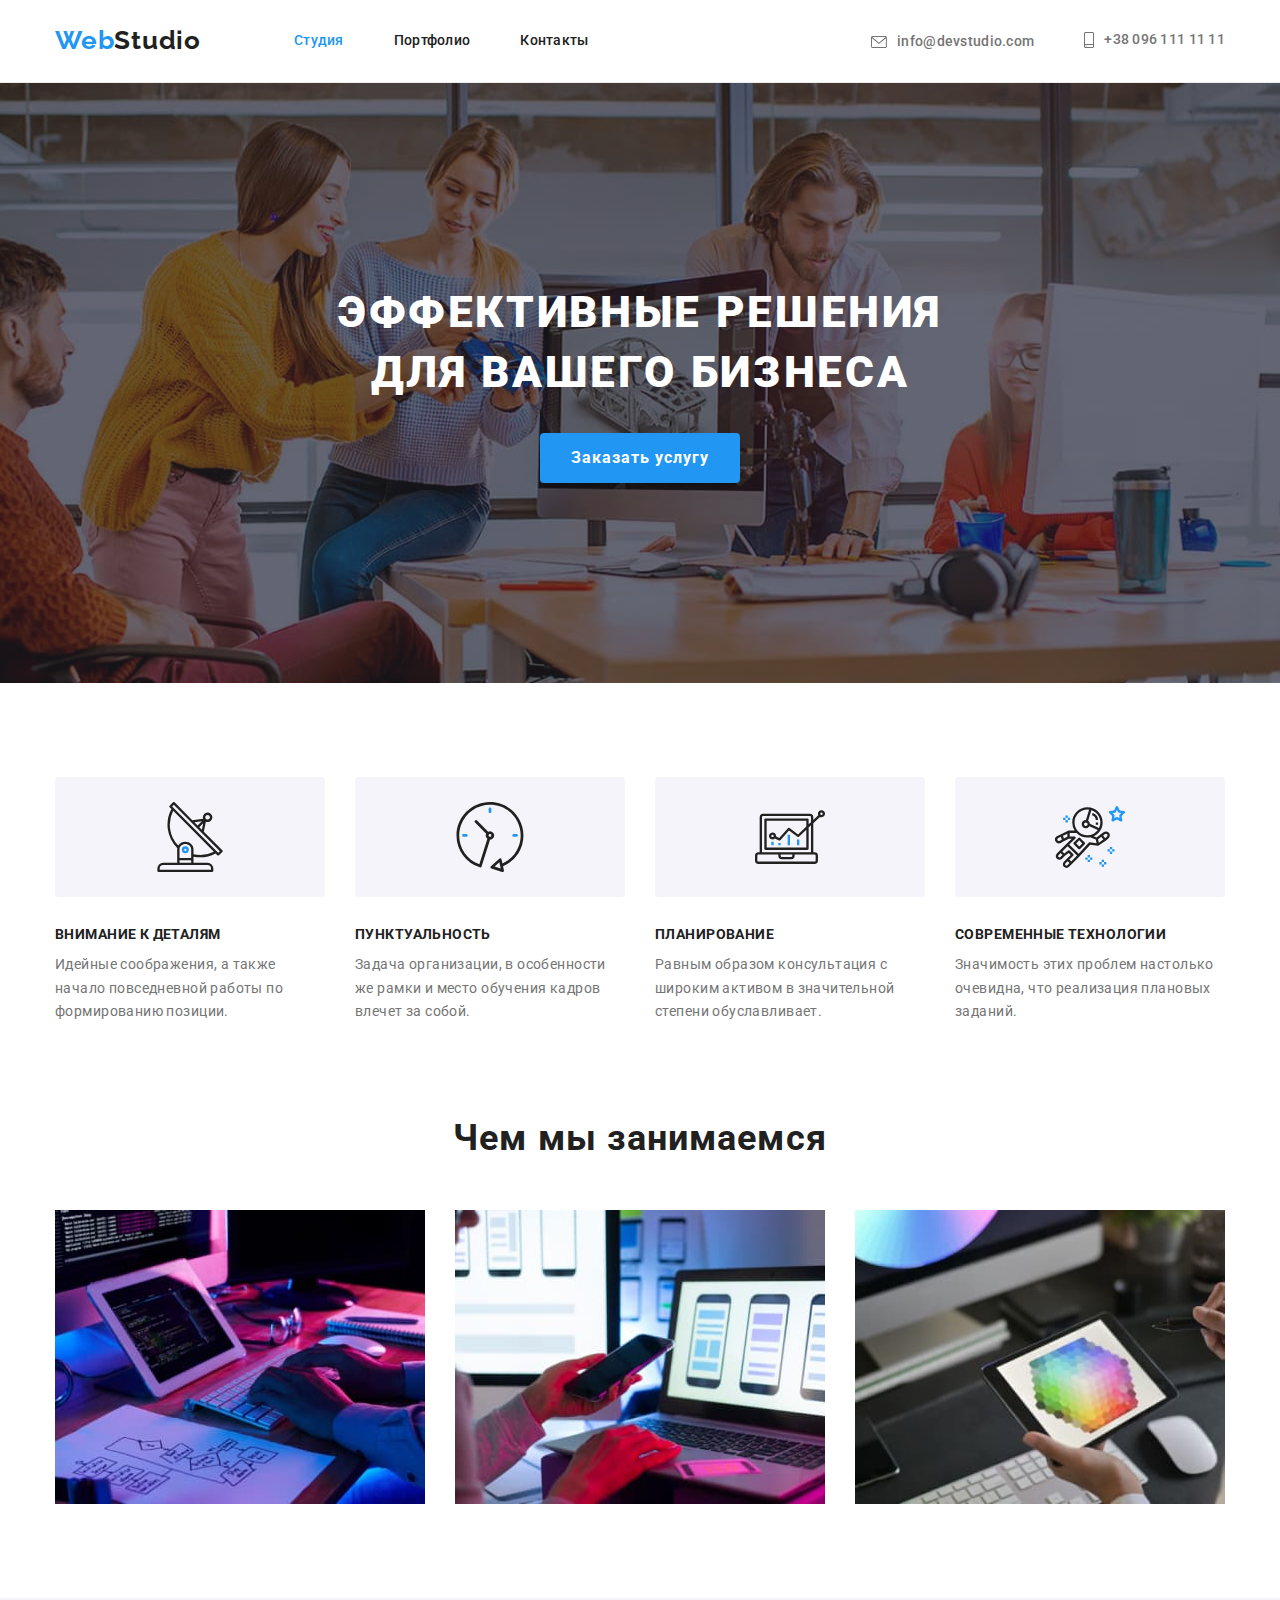
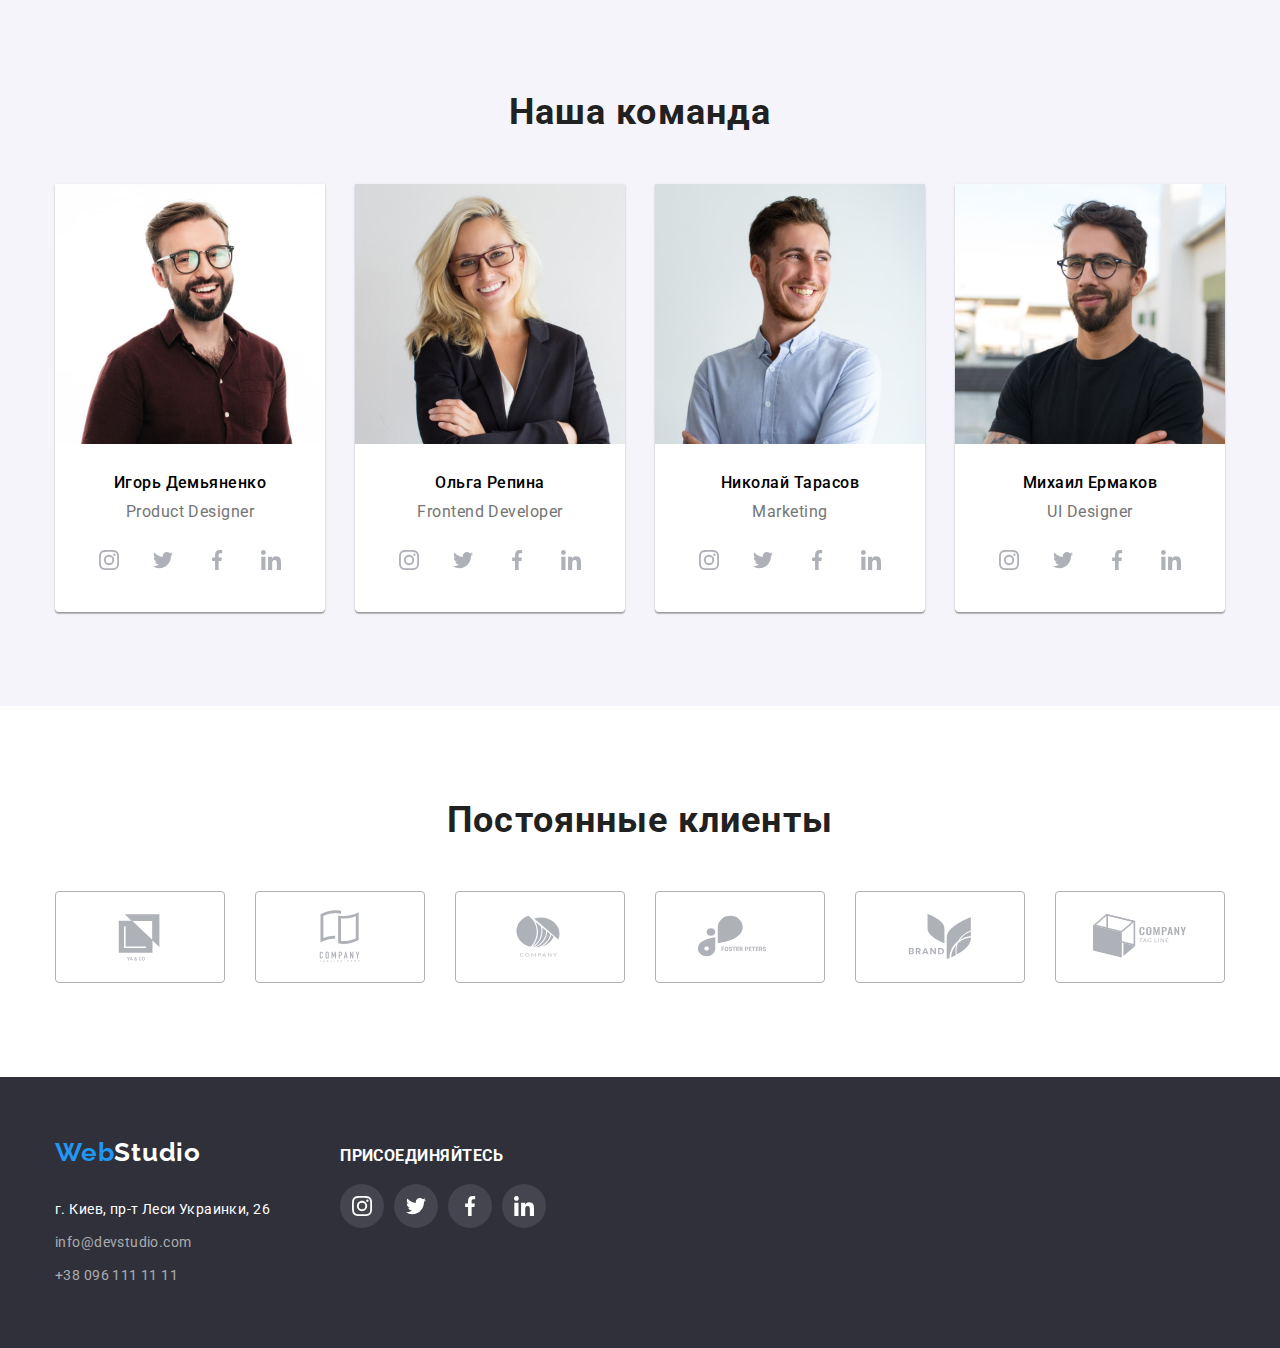
==== index.html @ ec7339f8 "Clone HW4" ====
<!DOCTYPE html>
<html lang="ru">
  <head>
    <meta charset="UTF-8" />
    <meta http-equiv="X-UA-Compatible" content="IE=edge" />
    <meta name="viewport" content="width=device-width, initial-scale=1.0" />
    <title>WebStudio</title>

    <link rel="preconnect" href="https://fonts.googleapis.com" />
    <link rel="preconnect" href="https://fonts.gstatic.com" crossorigin />
    <link
      href="https://fonts.googleapis.com/css2?family=Raleway:wght@700&family=Roboto:wght@400;500;700;900&display=swap"
      rel="stylesheet"
    />

    <link
      rel="stylesheet"
      href="https://cdnjs.cloudflare.com/ajax/libs/modern-normalize/1.1.0/modern-normalize.min.css"
    />

    <link rel="stylesheet" href="./css/styles.css" />
  </head>
  
  <body>
    <!-- Секция Верхняя линия -->
    <header>
      <div class="header contаiner">
        <a class="logo" href="./index.html"><span class="logo-web">Web</span>Studio</a>

        <nav>
          <ul class="nav-list">
            <li class="nav-item current-page">
              <a href="./index.html">Студия</a>
            </li>
            <li class="nav-item">
              <a href="./portfolio.html">Портфолио</a>
            </li>
            <li class="nav-item">
              <a href="#">Контакты</a>
            </li>
          </ul>
        </nav>

        <ul class="contact-list">
          <li class="contact-item">
            <a href="mailto:info@devstudio.com">
              <svg class="icon envelope">
                <use href='./images/icons.svg#icon-envelope'></use>
              </svg>info@devstudio.com</a>
          </li>
          <li class="contact-item">
            <a href="tel:+380961111111">
              <svg class="icon smartphone">
                <use href='./images/icons.svg#icon-smartphone'></use>
              </svg>+38 096 111 11 11</a>
          </li>
        </ul>
      </div>
    </header>
    <main>
      <!-- Секция Шапка -->
      <section class="section hero">
        <div class="contаiner">
          <h1 class="hero-title">
            Эффективные решения<br />для вашего бизнеса
          </h1>
          <button class="bt-hero" type="button">Заказать услугу</button>
        </div>
      </section>
      <!-- Секция Особенности -->
      <section class="section feature">
        <div class="contаiner">
          <h2 class="visually-hidden">Особенности</h2>
          <ul class="feature-list">
            <li class="feature-item">
              <div class="item-box">
                <svg class="icon antenna">
                <use href='./images/icons.svg#icon-antenna'></use>
              </svg>
              </div>
              <h3>Внимание к деталям</h3>
              <p>
                Идейные соображения, а также начало повседневной работы по
                формированию позиции.
              </p>
            </li>
            <li class="feature-item">
              <div class="item-box">
                <svg class="icon clock">
                <use href='./images/icons.svg#icon-clock'></use>
              </svg>
              </div>
              <h3>Пунктуальность</h3>
              <p>
                Задача организации, в особенности же рамки и место обучения
                кадров влечет за собой.
              </p>
            </li>
            <li class="feature-item">
              <div class="item-box">
                <svg class="icon diagram">
                <use href='./images/icons.svg#icon-diagram'></use>
              </svg>
              </div>
              <h3>Планирование</h3>
              <p>
                Равным образом консультация с широким активом в значительной
                степени обуславливает.
              </p>
            </li>
            <li class="feature-item">
              <div class="item-box">
                <svg class="icon astronaut">
                <use href='./images/icons.svg#icon-astronaut'></use>
              </svg>
              </div>
              <h3>Современные технологии</h3>
              <p>
                Значимость этих проблем настолько очевидна, что реализация
                плановых заданий.
              </p>
            </li>
          </ul>
        </div>
      </section>
      <!-- Секция Чем мы занимаемся -->
      <section class="section doing">
        <div class="contаiner">
          <h2 class="titles-sections">Чем мы занимаемся</h2>
          <ul class="doing-list">
            <li class="doing-item">
              <img
                src="./images/html.jpg"
                alt="Верстка сайтов"
                width="370"
                height="294"
              />
            </li>
            <li class="doing-item">
              <img
                src="./images/adaptive.jpg"
                alt="Адаптивная верстка сайтов"
                width="370"
                height="294"
              />
            </li>
            <li class="doing-item">
              <img
                src="./images/design.jpg"
                alt="Дизайн сайтов"
                width="370"
                height="294"
              />
            </li>
          </ul>
        </div>
      </section>
      <!-- Секция Наша команда -->
      <section class="section team">
        <div class="contаiner">
          <h2 class="titles-sections">Наша команда</h2>
          <ul class="team-list">
            <li class="team-item">
              <img
                class="cardfoto"
                src="./images/igor_dem.jpg"
                alt="Игорь Демьяненко"
                width="270"
                height="260"
              />
              <div class="clarification">
              <h3 class="names">Игорь Демьяненко</h3>
              <p class="profession">Product Designer</p>
              <ul class="social-list">
                <li class="social-item">
                  <a class="social-link" href="#">
                      <svg class="icon">
                        <use href='./images/icons.svg#icon-instagram'></use>
                      </svg>
                  </a>
                </li>
                <li class="social-item">
                  <a class="social-link" href="#">
                      <svg class="icon">
                        <use href='./images/icons.svg#icon-twitter'></use>
                      </svg>
                  </a>
                </li>
                <li class="social-item">
                  <a class="social-link" href="#">
                      <svg class="icon">
                        <use href='./images/icons.svg#icon-facebook'></use>
                      </svg>
                  </a>
                </li>
                <li class="social-item">
                  <a class="social-link" href="#">
                      <svg class="icon">
                        <use href='./images/icons.svg#icon-linkedin'></use>
                      </svg>
                  </a>
                </li>
              </ul>
              </div>
            </li>
            <li class="team-item">
              <img
                class="cardfoto"
                src="./images/olga_rep.jpg"
                alt="Ольга Репина"
                width="270"
                height="260"
              />

               <div class="clarification">
              <h3 class="names">Ольга Репина</h3>
              <p class="profession">Frontend Developer</p>
              <ul class="social-list">
                <li class="social-item">
                  <a class="social-link" href="#">
                      <svg class="icon">
                        <use href='./images/icons.svg#icon-instagram'></use>
                      </svg>
                  </a>
                </li>
                <li class="social-item">
                  <a class="social-link" href="#">
                      <svg class="icon">
                        <use href='./images/icons.svg#icon-twitter'></use>
                      </svg>
                  </a>
                </li>
                <li class="social-item">
                  <a class="social-link" href="#">
                      <svg class="icon">
                        <use href='./images/icons.svg#icon-facebook'></use>
                      </svg>
                  </a>
                </li>
                <li class="social-item">
                  <a class="social-link" href="#">
                      <svg class="icon">
                        <use href='./images/icons.svg#icon-linkedin'></use>
                      </svg>
                  </a>
                </li>
              </ul>
            </div>
            </li>
            <li class="team-item">
              <img
                class="cardfoto"
                src="./images/nikolai_tar.jpg"
                alt="Николай Тарасов"
                width="270"
                height="260"
              />
              <div class="clarification">
              <h3 class="names">Николай Тарасов</h3>
              <p class="profession">Marketing</p>
              <ul class="social-list">
                <li class="social-item">
                  <a class="social-link" href="#">
                      <svg class="icon">
                        <use href='./images/icons.svg#icon-instagram'></use>
                      </svg>
                  </a>
                </li>
                <li class="social-item">
                  <a class="social-link" href="#">
                      <svg class="icon">
                        <use href='./images/icons.svg#icon-twitter'></use>
                      </svg>
                  </a>
                </li>
                <li class="social-item">
                  <a class="social-link" href="#">
                      <svg class="icon">
                        <use href='./images/icons.svg#icon-facebook'></use>
                      </svg>
                  </a>
                </li>
                <li class="social-item">
                  <a class="social-link" href="#">
                      <svg class="icon">
                        <use href='./images/icons.svg#icon-linkedin'></use>
                      </svg>
                  </a>
                </li>
              </ul>
            </div>
            </li>
            <li class="team-item">
              <img
                class="cardfoto"
                src="./images/mihail_erm.jpg"
                alt="Михаил Ермаков"
                width="270"
                height="260"
              />
              <div class="clarification">
              <h3 class="names">Михаил Ермаков</h3>
              <p class="profession">UI Designer</p>
              <ul class="social-list">
                <li class="social-item">
                  <a class="social-link" href="#">
                      <svg class="icon">
                        <use href='./images/icons.svg#icon-instagram'></use>
                      </svg>
                  </a>
                </li>
                <li class="social-item">
                  <a class="social-link" href="#">
                      <svg class="icon">
                        <use href='./images/icons.svg#icon-twitter'></use>
                      </svg>
                  </a>
                </li>
                <li class="social-item">
                  <a class="social-link" href="#">
                      <svg class="icon">
                        <use href='./images/icons.svg#icon-facebook'></use>
                      </svg>
                  </a>
                </li>
                <li class="social-item">
                  <a class="social-link" href="#">
                      <svg class="icon">
                        <use href='./images/icons.svg#icon-linkedin'></use>
                      </svg>
                  </a>
                </li>
              </ul>
            </div>
            </li>
          </ul>
        </div>
      </section>
      <!-- Секция Наши партнеры -->
      <section class="section partners">
        <div class="contаiner">
          <h2 class="titles-sections">Постоянные клиенты</h2>
          <ul class="partners-list">
            <li class="partners-item">
              <a class="partners-link" href="#">
                <svg class="icon">
                  <use href='./images/icons.svg#icon-logo'></use>
                </svg>
              </a>
            </li>
            <li class="partners-item">
              <a class="partners-link" href="#">
                <svg class="icon">
                  <use href='./images/icons.svg#icon-logo2'></use>
                </svg>
              </a>
            </li>
            <li class="partners-item">
              <a class="partners-link" href="#">
                <svg class="icon">
                  <use href='./images/icons.svg#icon-logo3'></use>
                </svg>
              </a>
            </li>
            <li class="partners-item">
              <a class="partners-link" href="#">
                <svg class="icon">
                  <use href='./images/icons.svg#icon-logo4'></use>
                </svg>
              </a>
            </li>
            <li class="partners-item">
              <a class="partners-link" href="#">
                <svg class="icon">
                  <use href='./images/icons.svg#icon-logo5'></use>
                </svg>
              </a>
            </li>
            <li class="partners-item">
              <a class="partners-link" href="#">
                <svg class="icon">
                  <use href='./images/icons.svg#icon-logo6'></use>
                </svg>
              </a>
            </li>
          </ul>

        </div>

      </section>
    </main>
    <!-- Секция Подвал -->
    <footer class="footer">
      <div class="contаiner">
        <div class="logo-n-address">
        <a class="footer-logo" href="./index.html">
          <span class="logo-web">Web</span>Studio
        </a>
        <address>
          <ul class="address-list">
            <li class="address-item">
              <a
                class="location"
                href="https://goo.gl/maps/VrpaVgQh39W8fAb86"
                target="_blank"
                rel="noopener noreferrer"
                >г. Киев, пр-т Леси Украинки, 26
              </a>
            </li>
            <li class="address-item">
              <a class="mail" href="mailto:info@devstudio.com"
                >info@devstudio.com</a
              >
            </li>
            <li class="address-item">
              <a class="mail" href="tel:+380961111111">+38 096 111 11 11</a>
            </li>
            </li>
          </ul>
        </address>
        </div>
        <div class="join-box">
          <p class="join-text">присоединяйтесь</p>
          <ul class="social-list">
                <li class="social-item">
                  <a class="social-link" href="#">
                      <svg class="icon">
                        <use href='./images/icons.svg#icon-instagram'></use>
                      </svg>
                  </a>
                </li>
                <li class="social-item">
                  <a class="social-link" href="#">
                      <svg class="icon">
                        <use href='./images/icons.svg#icon-twitter'></use>
                      </svg>
                  </a>
                </li>
                <li class="social-item">
                  <a class="social-link" href="#">
                      <svg class="icon">
                        <use href='./images/icons.svg#icon-facebook'></use>
                      </svg>
                  </a>
                </li>
                <li class="social-item">
                  <a class="social-link" href="#">
                      <svg class="icon">
                        <use href='./images/icons.svg#icon-linkedin'></use>
                      </svg>
                  </a>
                </li>
              </ul>
        </div>
      </div>
    </footer>
  </body>  
</html>
---- css/styles.css ----
:root {
  --main-text-color: rgba(33, 33, 33, 1);
  --secondary-text-color: rgba(117, 117, 117, 1);
  --third-text-color: rgba(255, 255, 255, 0.6);
  --highlighting-color: rgba(33, 150, 243, 1);
  --main-color: rgba(255, 255, 255, 1);
  --secondary-background-color: rgba(47, 48, 58, 1);
  --third-background-color: rgba(245, 244, 250, 1);
  --bt-hover: rgba(24, 140, 232, 1);
  --header-border: 1px solid rgba(236, 236, 236, 1);
  --box-shadow-fotocard: 0px 1px 3px rgba(0, 0, 0, 0.12), 0px 1px 1px rgba(0, 0, 0, 0.14),
    0px 2px 1px rgba(0, 0, 0, 0.2);
  --shadow-bt-hero: 0px 4px 4px rgba(0, 0, 0, 0.15);
  --shadow-bt-filter: 0px 3px 1px rgba(0, 0, 0, 0.1), 0px 1px 2px rgba(0, 0, 0, 0.08),
    0px 2px 2px rgba(0, 0, 0, 0.12);
  --works-border: 1px solid #eeeeee;
  --works-item-gap: 30px;
  --hero-linear-gradient: to right, rgba(47, 48, 58, 0.4), rgba(47, 48, 58, 0.4);
  --icon-color: rgba(175, 177, 184, 1);
  --footer-social-link-bg: rgba(255, 255, 255, 0.1);
}

a {
  text-decoration: none;
}

ul,
h1,
h2,
h3,
p {
  list-style: none;
  margin: 0;
  padding: 0;
  margin-block: 0;
}

img {
  display: block;
  width: 100%;
  height: auto;
}

body {
  background-color: var(--main-color);
  font-family: 'Roboto', sans-serif;
  font-style: normal;
}

.visually-hidden {
  position: absolute;
  width: 1px;
  height: 1px;
  margin: -1px;
  border: 0;
  padding: 0;

  white-space: nowrap;
  clip-path: inset(100%);
  clip: rect(0 0 0 0);
  overflow: hidden;
}

/* Общий стиль */
.contаiner {
  width: 1200px;
  padding-left: 15px;
  padding-right: 15px;
  margin-left: auto;
  margin-right: auto;
}

.section {
  padding-top: 94px;
  padding-bottom: 94px;
}

/* Верхняя линия */
header a {
  display: flex;
  align-items: center;
  padding-top: 32px;
  padding-bottom: 32px;
}

header {
  border-bottom: var(--header-border);
}

.contаiner.header {
  display: flex;
  flex-direction: row;
  align-items: center;
  /* border-bottom: var(--header-border); */
}

/* блок Логотип */
.logo {
  font-family: 'Raleway', sans-serif;
  font-weight: 700;
  font-size: 26px;
  line-height: 1.19;
  letter-spacing: 0.03em;
  color: var(--main-text-color);

  margin-right: 93px;
  padding-top: 24px;
  padding-bottom: 25px;
}

.logo-web {
  color: var(--highlighting-color);
}

/* блок Навигация */
.nav-list {
  display: flex;
  flex-direction: row;
}

.nav-list .nav-item:not(:last-child) {
  margin-right: 50px;
}

.nav-item a {
  font-weight: 500;
  font-size: 14px;
  line-height: 1.14;
  letter-spacing: 0.02em;
  color: var(--main-text-color);
}

.nav-item a:hover,
.nav-item a:focus {
  color: var(--highlighting-color);
}

.current-page a {
  color: var(--highlighting-color);
}

/* блок Контакты */
.contact-list {
  display: flex;
  flex-direction: row;
  align-items: baseline;
  margin-left: auto;
}

.contact-list .contact-item:not(:last-child) {
  margin-right: 50px;
}

.contact-item a {
  font-weight: 500;
  font-size: 14px;
  line-height: 1.14;
  letter-spacing: 0.02em;
  color: var(--secondary-text-color);

  /* display: flex;
  align-items: center; */
}

.contact-item a:hover,
.contact-item a:focus,
.contact-item a:hover .icon,
.contact-item a:focus .icon {
  color: var(--highlighting-color);
  fill: var(--highlighting-color);
}

.icon {
  fill: var(--secondary-text-color);
}

.envelope {
  width: 16px;
  height: 12px;
}

.smartphone {
  width: 10px;
  height: 16px;
}

.smartphone,
.envelope {
  margin-right: 10px;
}

/* Основная страница */
/* Шапка */
.section.hero {
  display: block;
  padding-top: 200px;
  padding-bottom: 200px;
  text-align: center;
  max-width: 1600px;
  margin-left: auto;
  margin-right: auto;

  background-color: var(--secondary-background-color);
  background-image: linear-gradient(var(--hero-linear-gradient)), url('../images/hero_img.jpg');
  background-repeat: no-repeat;
  background-position: center;
}

.hero-title {
  color: var(--main-color);
  font-weight: 900;
  font-size: 44px;
  line-height: 1.36;
  text-align: center;
  letter-spacing: 0.06em;
  text-transform: uppercase;

  margin-bottom: 30px;
}

.bt-hero {
  background-color: var(--highlighting-color);
  font-weight: 700;
  font-size: 16px;
  line-height: 1.87;
  letter-spacing: 0.06em;
  text-align: center;
  color: var(--main-color);
  box-shadow: var(--shadow-bt-hero);
  border-radius: 4px;
  border: none;

  width: 200px;
  height: 50px;
}

.bt-hero:hover {
  cursor: pointer;
  background-color: var(--bt-hover);
}

/* Особенности */
.section.feature {
  padding-bottom: 0;
}

.feature-list {
  display: flex;
}

.feature-item {
  display: block;
  width: 270px;
}

.feature-item:not(:last-child) {
  margin-right: 30px;
}

.item-box {
  display: flex;
  justify-content: center;
  align-items: center;
  height: 120px;

  background-color: var(--third-background-color);
  border-radius: 4px;

  margin-bottom: 30px;
}

.item-box .icon {
  width: 70px;
  height: 70px;
}

.feature-item h3 {
  font-weight: 700;
  font-size: 14px;
  line-height: 1.14;
  letter-spacing: 0.03em;
  text-transform: uppercase;
  color: var(--main-text-color);

  margin-bottom: 10px;
}

.feature-item p {
  font-weight: 400;
  font-size: 14px;
  line-height: 1.71;
  letter-spacing: 0.03em;
  color: var(--secondary-text-color);
}

/* Чем мы занимаемся + Наша команда */
.titles-sections {
  font-weight: 700;
  font-size: 36px;
  line-height: 1.16;
  letter-spacing: 0.03em;
  text-align: center;
  color: var(--main-text-color);

  margin-bottom: 50px;
}

/* Чем мы занимаемся */

.doing-list {
  display: flex;
}

.doing-item:not(:last-child) {
  margin-right: 30px;
}

/* Наша команда */
section.team {
  background-color: var(--third-background-color);
}

.team-list {
  display: flex;
}

.team-item {
  width: 270px;
  text-align: center;

  background-color: var(--main-color);

  box-shadow: var(--box-shadow-fotocard);
  border-radius: 0px 0px 4px 4px;
}

.team-item:not(:last-child) {
  margin-right: 30px;
}

.clarification {
  padding-top: 30px;
  padding-bottom: 30px;
}

.team-item .names {
  font-weight: 500;
  font-size: 16px;
  line-height: 1.18;
  letter-spacing: 0.03em;

  margin-bottom: 10px;
}

.team-item .profession {
  font-weight: 400;
  font-size: 16px;
  line-height: 1.18;
  letter-spacing: 0.03em;
  color: var(--secondary-text-color);

  margin-bottom: 16px;
}

.social-list {
  display: flex;
  justify-content: center;
  align-items: center;
}

.social-item:not(:last-child) {
  margin-right: 10px;
}

.social-link {
  display: flex;
  align-items: center;
  justify-content: center;
  width: 44px;
  height: 44px;
  /* padding: 12px; */
  border-radius: 50%;
}

.social-link:hover,
.social-link:focus,
.social-link:hover .icon,
.social-link:focus .icon {
  background-color: var(--highlighting-color);
  fill: var(--main-color);
}

.social-link .icon {
  width: 20px;
  height: 20px;
  fill: var(--icon-color);
}

/* Постоянные клиенты */
.partners-list {
  display: flex;
}

.partners-item:not(:last-child) {
  margin-right: 30px;
}

.partners-link {
  display: flex;
  align-items: center;
  justify-content: center;

  border: 1px solid var(--icon-color);
  border-radius: 4px;
  width: 170px;
  height: 92px;
}

.partners-link .icon {
  width: 106px;
  height: 60px;
  fill: var(--icon-color);
}

.partners-link:hover,
.partners-link:focus {
  border: 1px solid var(--highlighting-color);
}

.partners-link:hover .icon,
.partners-link:focus .icon {
  fill: var(--highlighting-color);
}

/* страница Портфолио */
/* блок Фильтры */
.filters-list {
  display: flex;
  justify-content: center;
  margin-bottom: 50px;
}

.filters-item:not(:last-child) {
  margin-right: 8px;
}

.filters-item button {
  background-color: var(--third-background-color);
  font-weight: 500;
  font-size: 16px;
  line-height: 1.62;
  text-align: center;
  letter-spacing: 0.03em;
  border-style: unset;
  border-radius: 4px;
  color: var(--main-text-color);

  padding: 6px 22px;
}

.filters-item button:hover,
.filters-item button:focus {
  cursor: pointer;
  background-color: var(--highlighting-color);
  color: var(--main-color);
  box-shadow: var(--shadow-bt-filter);
}

/* блок Работы */
.works-list {
  display: flex;
  flex-wrap: wrap;

  margin-right: calc(-1 * var(--works-item-gap));
  margin-bottom: calc(-1 * var(--works-item-gap));
}

.works-item {
  width: 370px;
  flex-basis: calc(100% / 3 - var(--works-item-gap));
  margin-right: var(--works-item-gap);
  margin-bottom: var(--works-item-gap);
}

.works-link {
  display: block;
}

.works-link:hover,
.works-link:focus {
  box-shadow: 1px 4px 6px 0px rgba(0, 0, 0, 0.16), 0px 4px 4px 0px rgba(0, 0, 0, 0.06),
    0px 1px 1px 0px rgba(0, 0, 0, 0.12);
}

.specification {
  padding: 20px 24px;
  border: var(--works-border);
}

.name-product {
  font-weight: 700;
  font-size: 18px;
  line-height: 2;
  letter-spacing: 0.06em;
  color: var(--main-text-color);

  margin-bottom: 4px;
}

.type-product {
  font-weight: 400;
  font-size: 16px;
  line-height: 1.87;
  letter-spacing: 0.03em;
  color: var(--secondary-text-color);
}

/* Подвал */
.footer {
  background-color: var(--secondary-background-color);
}
.footer {
  padding-top: 60px;
  padding-bottom: 60px;
}

.footer .contаiner {
  display: flex;
  align-items: baseline;
}

.logo-n-address {
  display: flex;
  flex-direction: column;
  margin-right: 70px;
}

/* блок Логотип */
.footer-logo {
  font-family: 'Raleway', sans-serif;
  font-weight: 700;
  font-size: 26px;
  line-height: 1.19;
  letter-spacing: 0.03em;
  color: var(--main-color);

  margin-bottom: 30px;
}

/* блок Адрес */
.address-list {
  font-style: normal;
}

.address-item:not(:last-child) {
  margin-bottom: 9px;
}

.address-item a {
  font-weight: 400;
  font-size: 14px;
  line-height: 1.71;
  letter-spacing: 0.03em;
  color: var(--third-text-color);
}

.address-item a:hover,
.address-item a:focus {
  color: var(--highlighting-color);
}

.address-item .location {
  color: var(--main-color);
}

/* блоки Логотип+Адрес */
.logo-n-address {
  margin-right: 70px;
}

/* блок Присоединяйтесь */
.join-text {
  font-weight: 700;
  font-size: 16px;
  line-height: 1;
  letter-spacing: 0.03em;
  text-transform: uppercase;
  color: var(--main-color);

  margin-bottom: 20px;
}

.join-box .social-link .icon {
  fill: var(--main-color);
}

.join-box .social-link {
  background-color: var(--footer-social-link-bg);
}

.join-box .social-link:hover,
.join-box .social-link:focus,
.join-box .social-link:hover .icon,
.join-box .social-link:focus .icon {
  background-color: var(--highlighting-color);
  fill: var(--main-color);
}
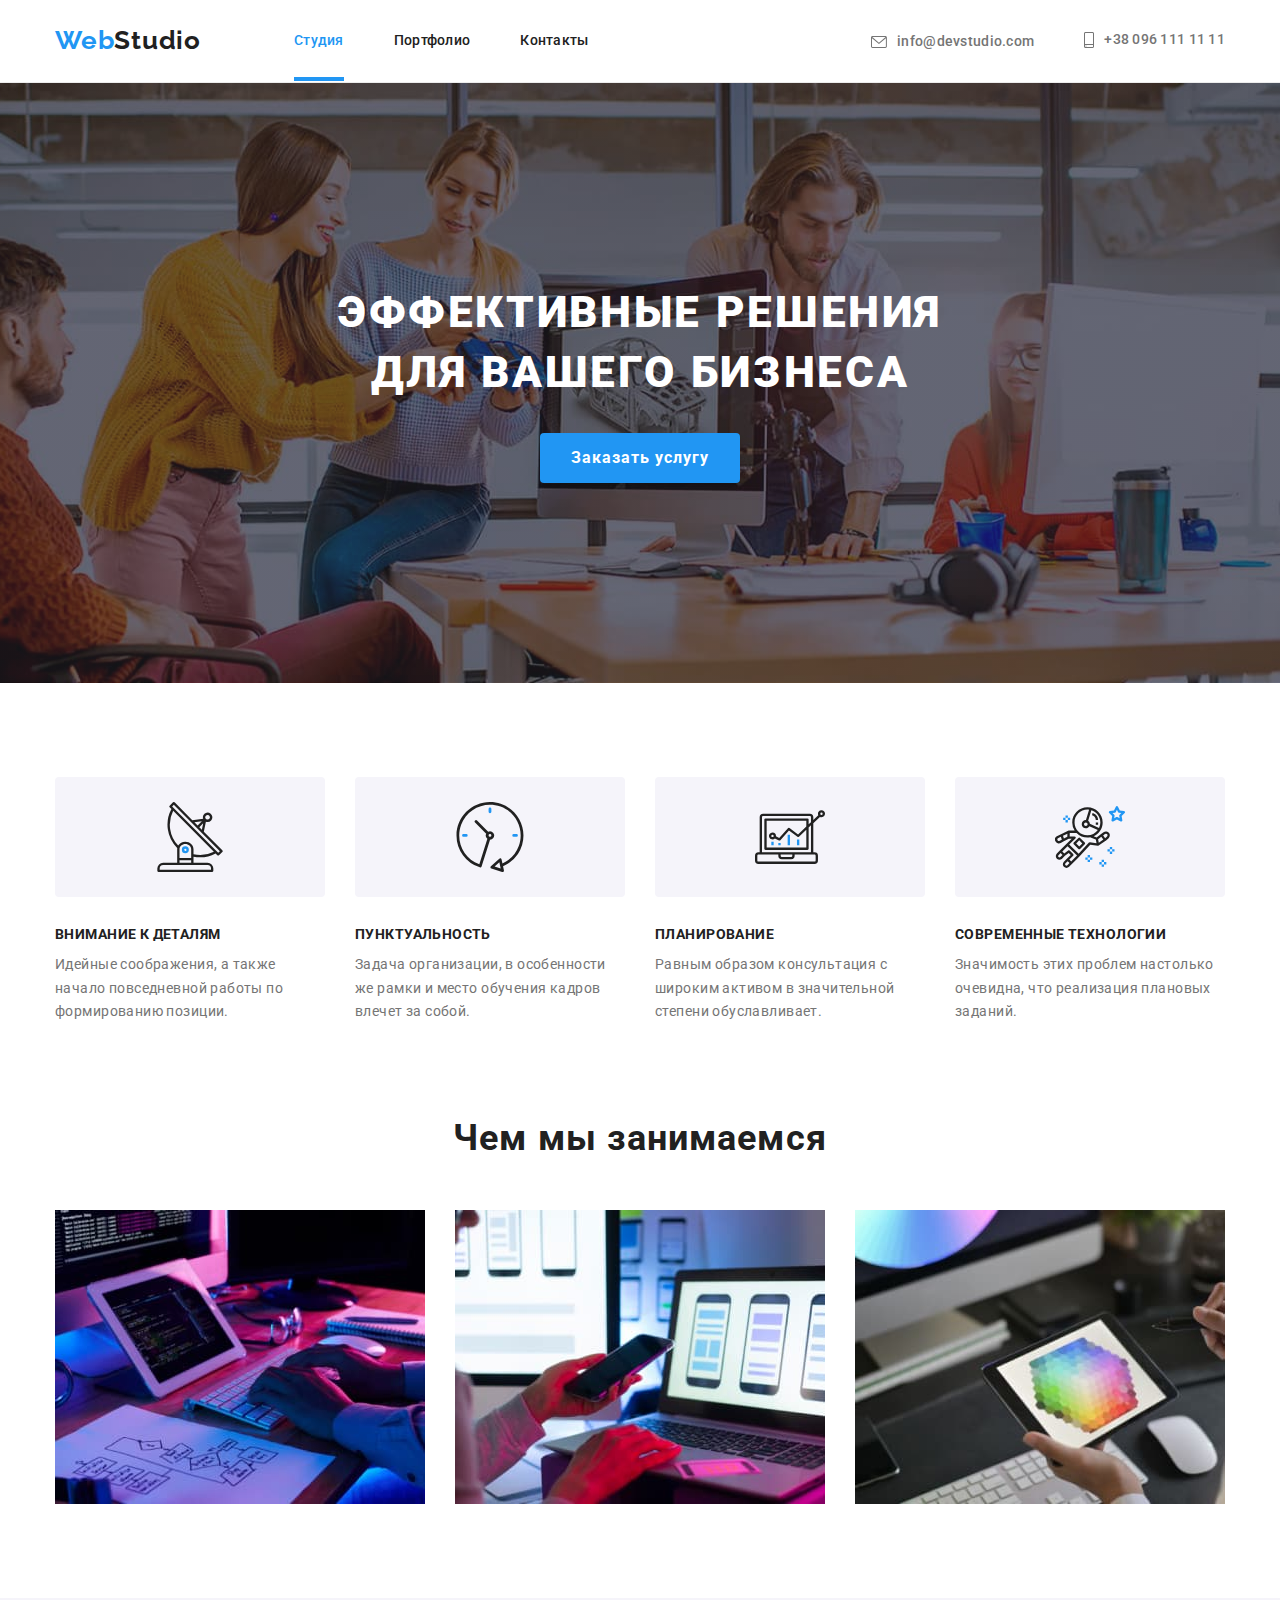
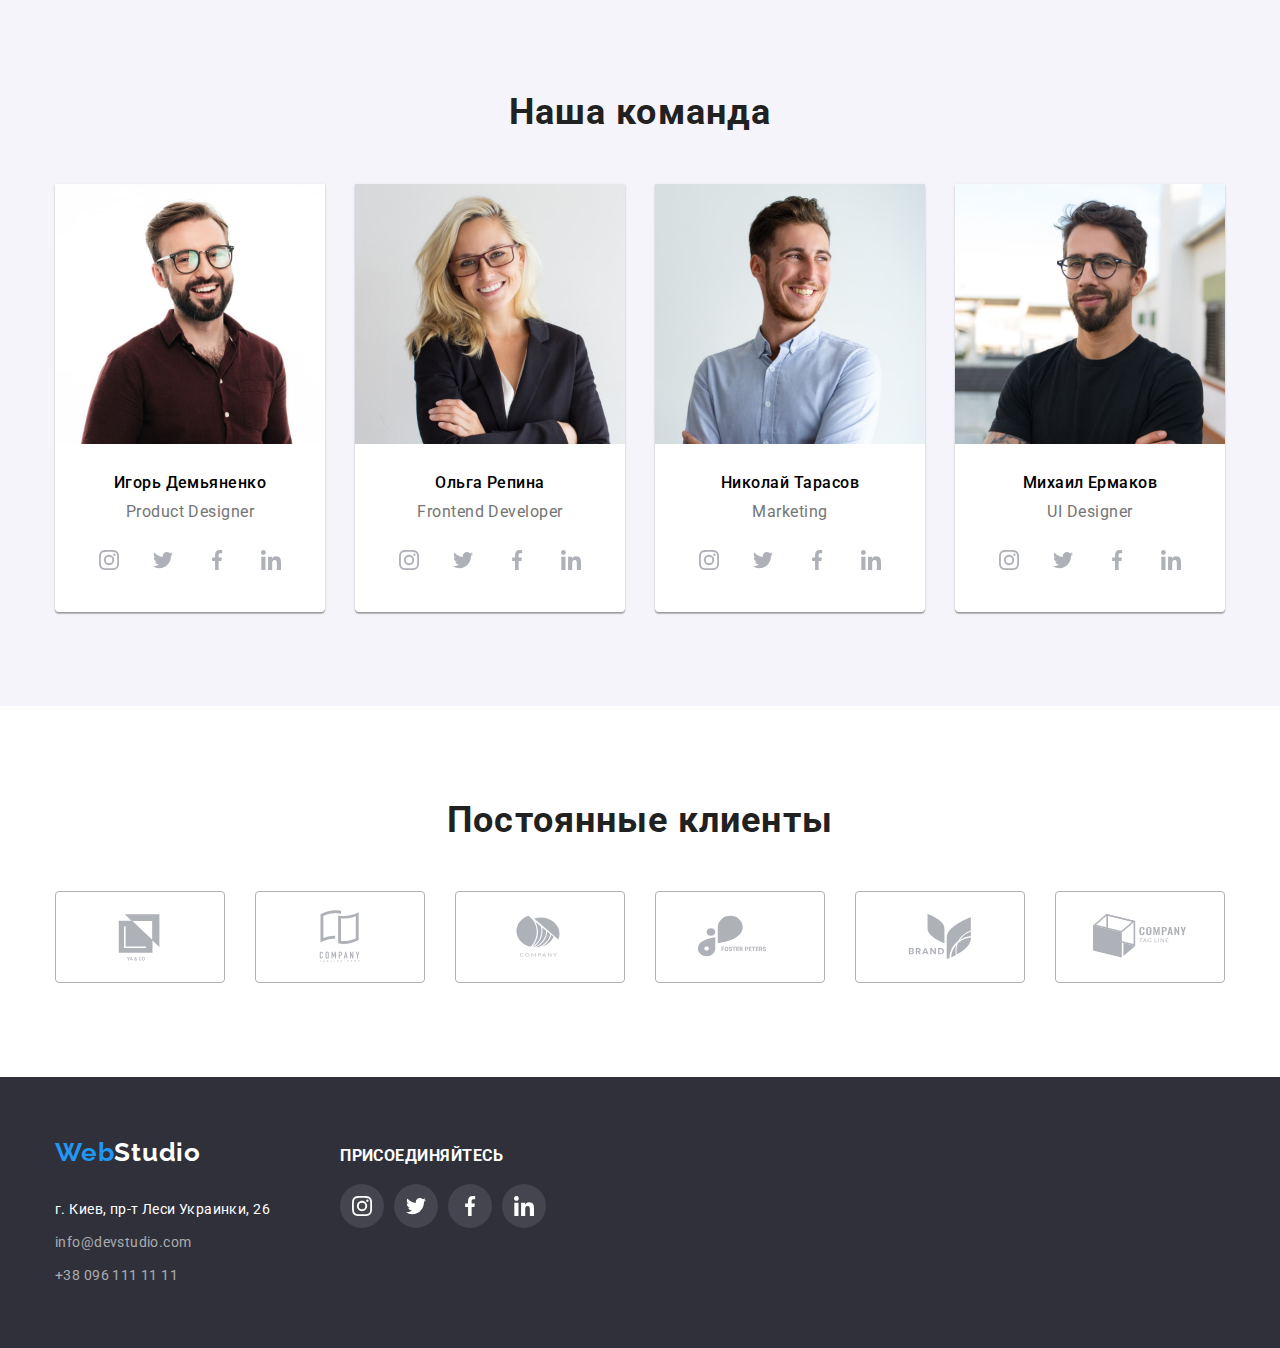
==== commit cce44b03: "active border in nav header DONE" ====
--- a/index.html
+++ b/index.html
@@ -30,13 +30,13 @@
         <nav>
           <ul class="nav-list">
             <li class="nav-item current-page">
-              <a href="./index.html">Студия</a>
+              <a class='nav-link' href="./index.html">Студия</a>
             </li>
             <li class="nav-item">
-              <a href="./portfolio.html">Портфолио</a>
+              <a class='nav-link' href="./portfolio.html">Портфолио</a>
             </li>
             <li class="nav-item">
-              <a href="#">Контакты</a>
+              <a class='nav-link' href="#">Контакты</a>
             </li>
           </ul>
         </nav>
--- a/css/styles.css
+++ b/css/styles.css
@@ -122,7 +122,7 @@
   margin-right: 50px;
 }
 
-.nav-item a {
+.nav-item .nav-link {
   font-weight: 500;
   font-size: 14px;
   line-height: 1.14;
@@ -130,13 +130,38 @@
   color: var(--main-text-color);
 }
 
-.nav-item a:hover,
-.nav-item a:focus {
+.nav-item .nav-link:hover,
+.nav-item .nav-link:focus {
   color: var(--highlighting-color);
-}
-
-.current-page a {
+  position: relative;
+}
+
+.nav-item .nav-link:hover::after,
+.nav-item .nav-link:focus::after {
+  content: '';
+  display: block;
+  width: 100%;
+  height: 4px;
+  background-color: var(--highlighting-color);
+  position: absolute;
+  bottom: 0;
+  left: 0;
+}
+
+.current-page .nav-link {
   color: var(--highlighting-color);
+  position: relative;
+}
+
+.current-page .nav-link::after {
+  content: '';
+  display: block;
+  width: 100%;
+  height: 4px;
+  background-color: var(--highlighting-color);
+  position: absolute;
+  bottom: 0;
+  left: 0;
 }
 
 /* блок Контакты */
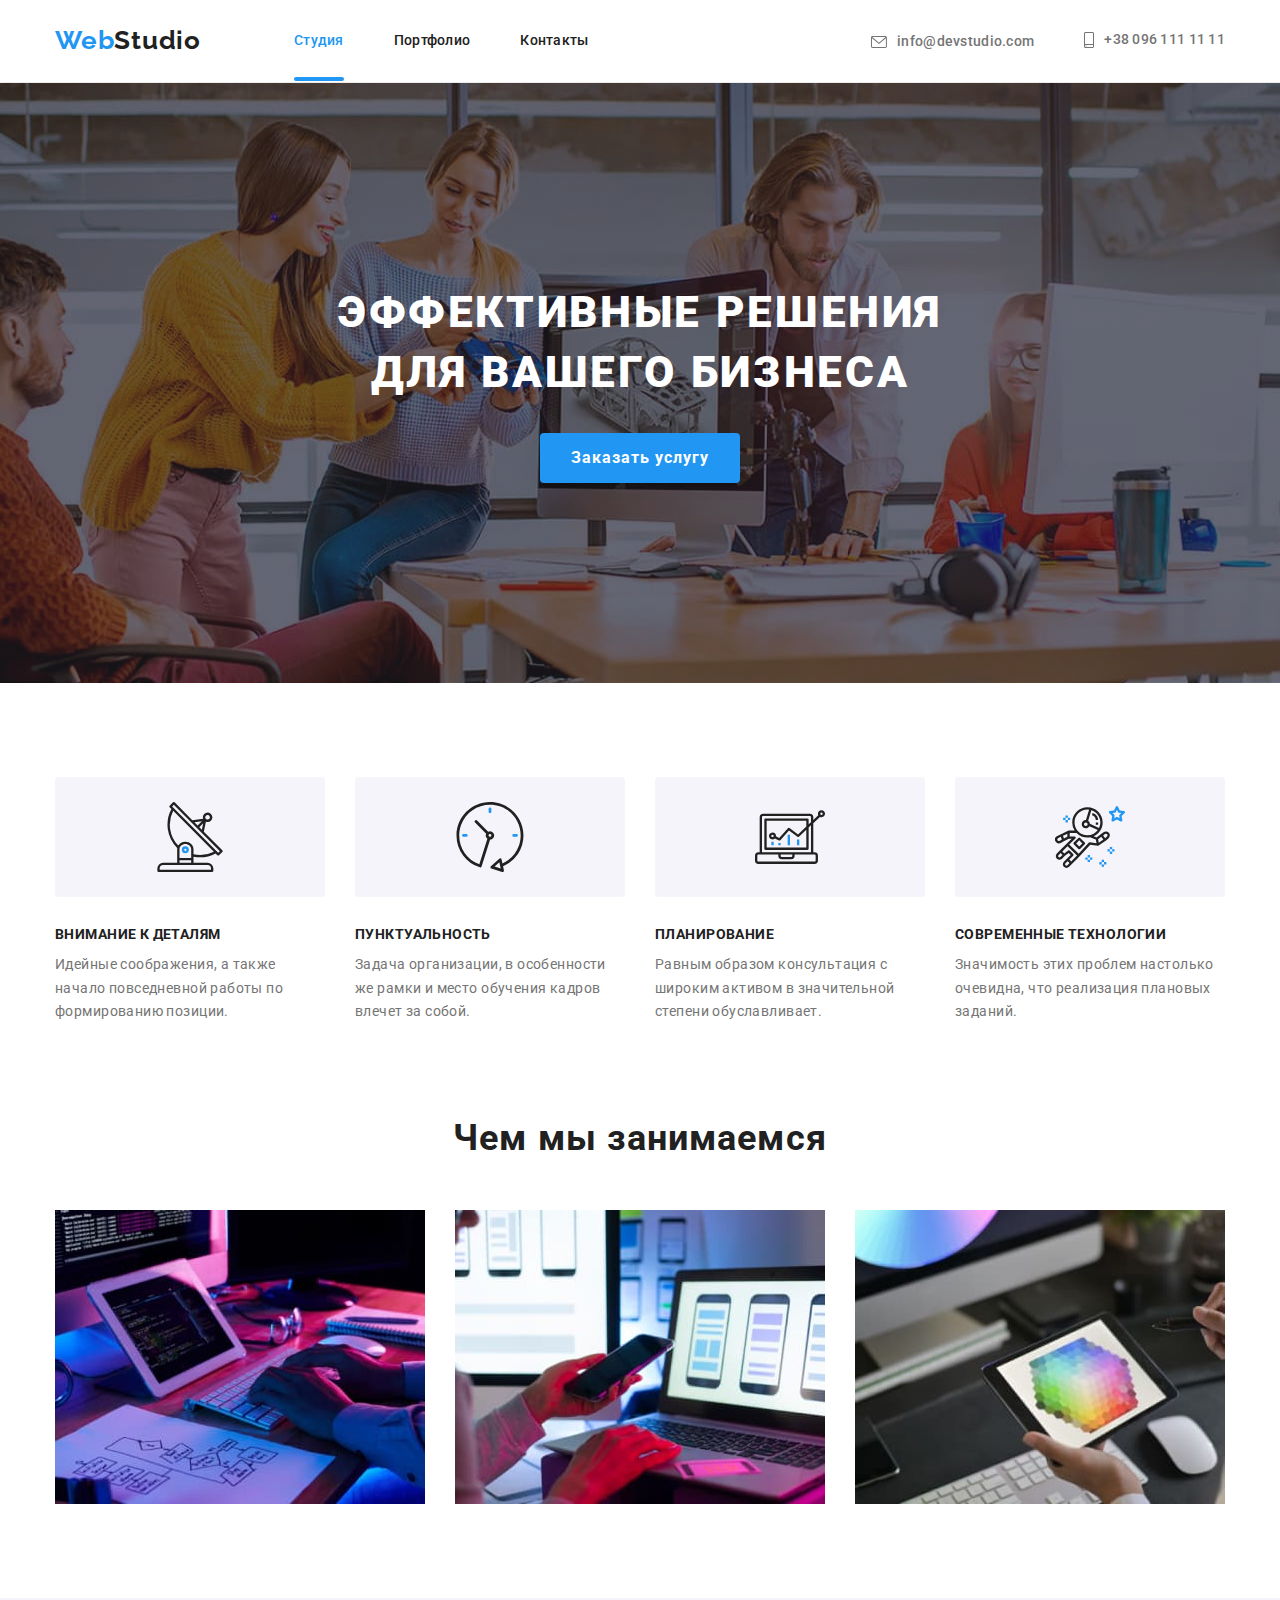
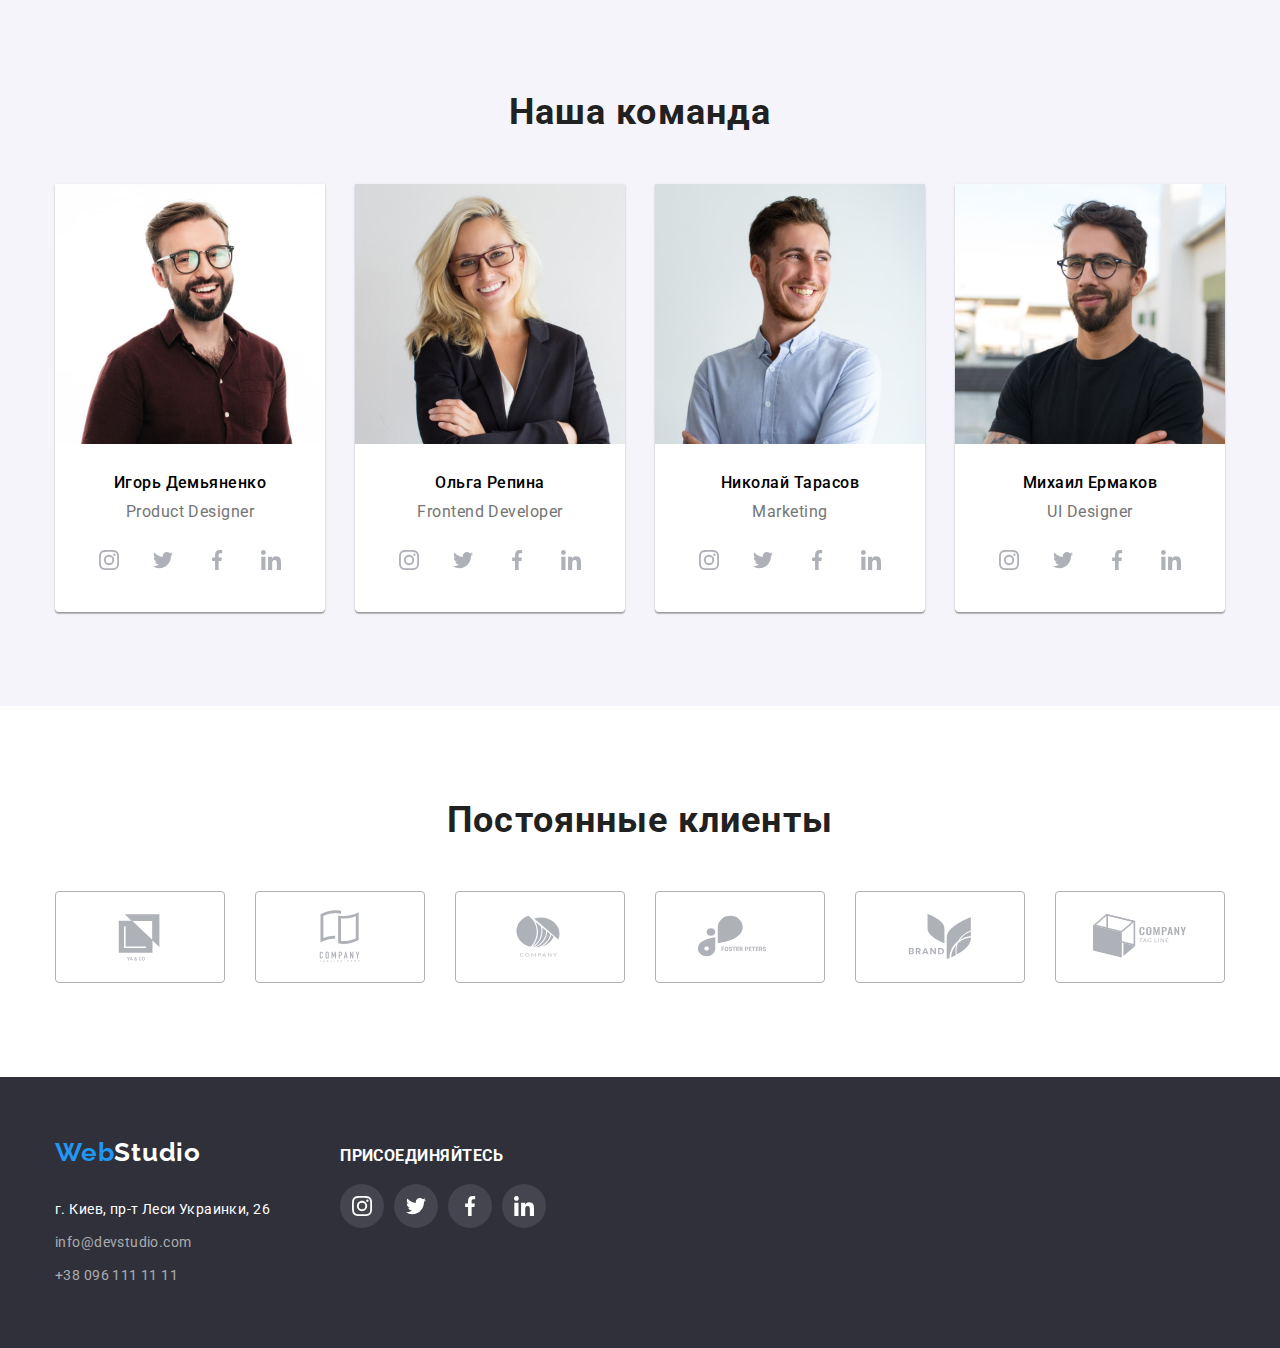
==== commit 6faaf040: "modal Done" ====
--- a/index.html
+++ b/index.html
@@ -64,7 +64,7 @@
           <h1 class="hero-title">
             Эффективные решения<br />для вашего бизнеса
           </h1>
-          <button class="bt-hero" type="button">Заказать услугу</button>
+          <button class="bt-hero" type="button" data-modal-open>Заказать услугу</button>
         </div>
       </section>
       <!-- Секция Особенности -->
@@ -454,5 +454,18 @@
         </div>
       </div>
     </footer>
+
+    <!-- Модальное окно -->
+    <div class="backdrop is-hidden" data-modal>
+      <div class="modal">
+        <button type="button" class="modal-bt-close" data-modal-close>
+          <svg class="icon">
+            <use href='./images/icons.svg#icon-close'></use>
+          </svg>
+        </button>
+      </div>
+    </div>
+
+    <script src="./js/modal.js"></script>
   </body>  
 </html>
--- a/css/styles.css
+++ b/css/styles.css
@@ -18,6 +18,10 @@
   --hero-linear-gradient: to right, rgba(47, 48, 58, 0.4), rgba(47, 48, 58, 0.4);
   --icon-color: rgba(175, 177, 184, 1);
   --footer-social-link-bg: rgba(255, 255, 255, 0.1);
+  --animation-timing-function: cubic-bezier (0.4, 0, 0.2, 1);
+  --backdrop: rgba(0, 0, 0, 0.2);
+  --border-modal-bt-close: rgba(0, 0, 0, 0.1);
+  --cross-color: rgba(0, 0, 0, 1);
 }
 
 a {
@@ -91,7 +95,6 @@
   display: flex;
   flex-direction: row;
   align-items: center;
-  /* border-bottom: var(--header-border); */
 }
 
 /* блок Логотип */
@@ -128,6 +131,10 @@
   line-height: 1.14;
   letter-spacing: 0.02em;
   color: var(--main-text-color);
+
+  transition-property: color;
+  transition-duration: 250ms;
+  transition-timing-function: var(--animation-timing-function);
 }
 
 .nav-item .nav-link:hover,
@@ -143,6 +150,7 @@
   width: 100%;
   height: 4px;
   background-color: var(--highlighting-color);
+  border-radius: 2px;
   position: absolute;
   bottom: 0;
   left: 0;
@@ -159,6 +167,7 @@
   width: 100%;
   height: 4px;
   background-color: var(--highlighting-color);
+  border-radius: 2px;
   position: absolute;
   bottom: 0;
   left: 0;
@@ -183,8 +192,9 @@
   letter-spacing: 0.02em;
   color: var(--secondary-text-color);
 
-  /* display: flex;
-  align-items: center; */
+  transition-property: color;
+  transition-duration: 250ms;
+  transition-timing-function: var(--animation-timing-function);
 }
 
 .contact-item a:hover,
@@ -197,6 +207,9 @@
 
 .icon {
   fill: var(--secondary-text-color);
+  transition-property: fill;
+  transition-duration: 250ms;
+  transition-timing-function: var(--animation-timing-function);
 }
 
 .envelope {
@@ -257,11 +270,65 @@
 
   width: 200px;
   height: 50px;
+
+  transition-property: background-color;
+  transition-duration: 250ms;
+  transition-timing-function: var(--animation-timing-function);
 }
 
 .bt-hero:hover {
   cursor: pointer;
   background-color: var(--bt-hover);
+}
+
+/* Модальное окно */
+.backdrop {
+  position: fixed;
+  top: 0;
+  left: 0;
+  width: 100%;
+  height: 100%;
+  background-color: var(--backdrop);
+}
+
+.modal {
+  min-width: 528px;
+  min-height: 581px;
+  background-color: var(--main-color);
+  position: absolute;
+  top: 50%;
+  left: 50%;
+  transform: translate(-50%, -50%);
+}
+
+.modal-bt-close {
+  position: absolute;
+  right: 8px;
+  top: 8px;
+
+  display: flex;
+  align-items: center;
+  justify-content: center;
+
+  width: 30px;
+  height: 30px;
+  border-radius: 50%;
+  border: 1px solid var(--border-modal-bt-close);
+  cursor: pointer;
+
+  background-color: var(--main-color);
+}
+
+.is-hidden {
+  visibility: hidden;
+  opacity: 0;
+  pointer-events: unset;
+}
+
+.modal-bt-close .icon {
+  width: 18px;
+  height: 18px;
+  fill: var(--cross-color);
 }
 
 /* Особенности */
@@ -405,6 +472,20 @@
   height: 44px;
   /* padding: 12px; */
   border-radius: 50%;
+
+  transition-property: background-color;
+  transition-duration: 250ms;
+  transition-timing-function: var(--animation-timing-function);
+}
+
+.social-link .icon {
+  width: 20px;
+  height: 20px;
+  fill: var(--icon-color);
+
+  transition-property: fill;
+  transition-duration: 250ms;
+  transition-timing-function: var(--animation-timing-function);
 }
 
 .social-link:hover,
@@ -415,12 +496,6 @@
   fill: var(--main-color);
 }
 
-.social-link .icon {
-  width: 20px;
-  height: 20px;
-  fill: var(--icon-color);
-}
-
 /* Постоянные клиенты */
 .partners-list {
   display: flex;
@@ -439,12 +514,20 @@
   border-radius: 4px;
   width: 170px;
   height: 92px;
+
+  transition-property: border;
+  transition-duration: 250ms;
+  transition-timing-function: var(--animation-timing-function);
 }
 
 .partners-link .icon {
   width: 106px;
   height: 60px;
   fill: var(--icon-color);
+
+  transition-property: fill;
+  transition-duration: 250ms;
+  transition-timing-function: var(--animation-timing-function);
 }
 
 .partners-link:hover,
@@ -481,6 +564,10 @@
   color: var(--main-text-color);
 
   padding: 6px 22px;
+
+  transition-property: background-color, color, box-shadow;
+  transition-duration: 250ms;
+  transition-timing-function: var(--animation-timing-function);
 }
 
 .filters-item button:hover,
@@ -509,6 +596,10 @@
 
 .works-link {
   display: block;
+
+  transition-property: box-shadow;
+  transition-duration: 250ms;
+  transition-timing-function: var(--animation-timing-function);
 }
 
 .works-link:hover,
@@ -587,6 +678,10 @@
   line-height: 1.71;
   letter-spacing: 0.03em;
   color: var(--third-text-color);
+
+  transition-property: color;
+  transition-duration: 250ms;
+  transition-timing-function: var(--animation-timing-function);
 }
 
 .address-item a:hover,
@@ -617,10 +712,17 @@
 
 .join-box .social-link .icon {
   fill: var(--main-color);
+  transition-property: fill;
+  transition-duration: 250ms;
+  transition-timing-function: var(--animation-timing-function);
 }
 
 .join-box .social-link {
   background-color: var(--footer-social-link-bg);
+
+  transition-property: background-color;
+  transition-duration: 250ms;
+  transition-timing-function: var(--animation-timing-function);
 }
 
 .join-box .social-link:hover,
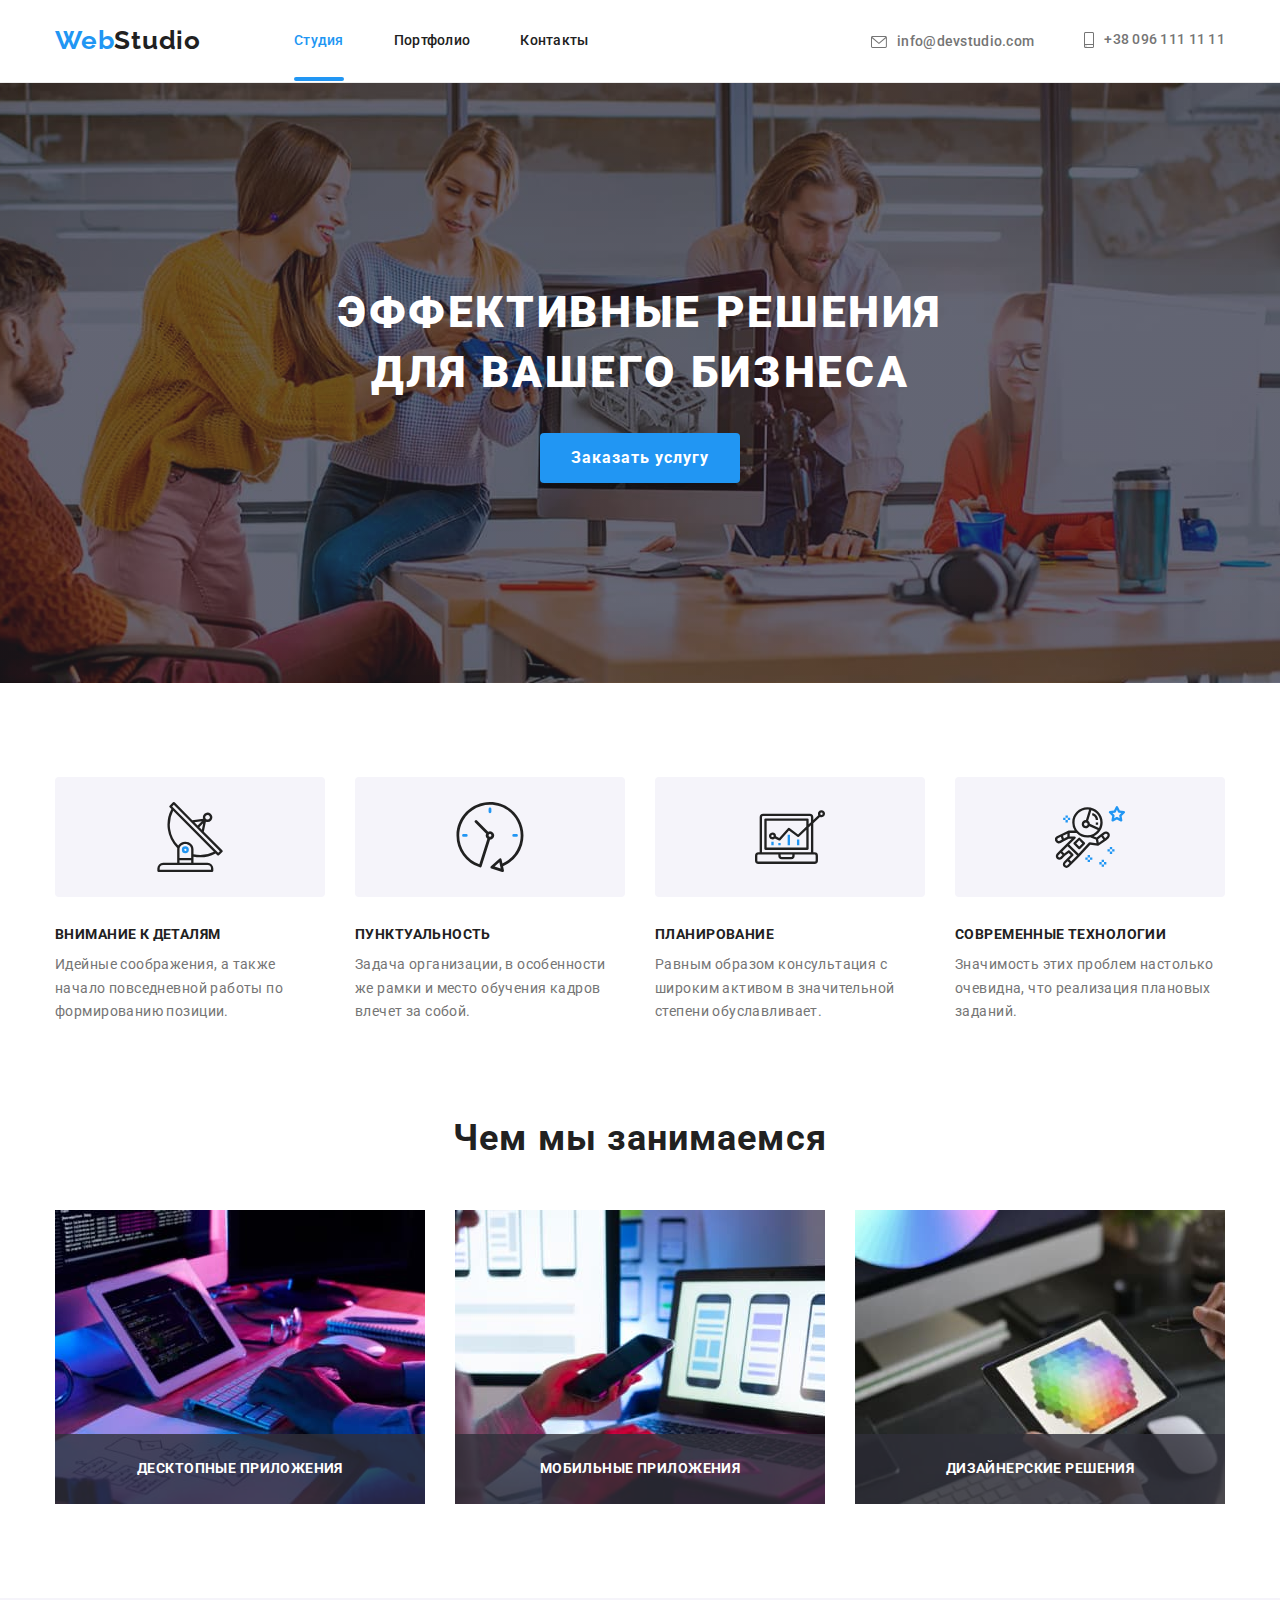
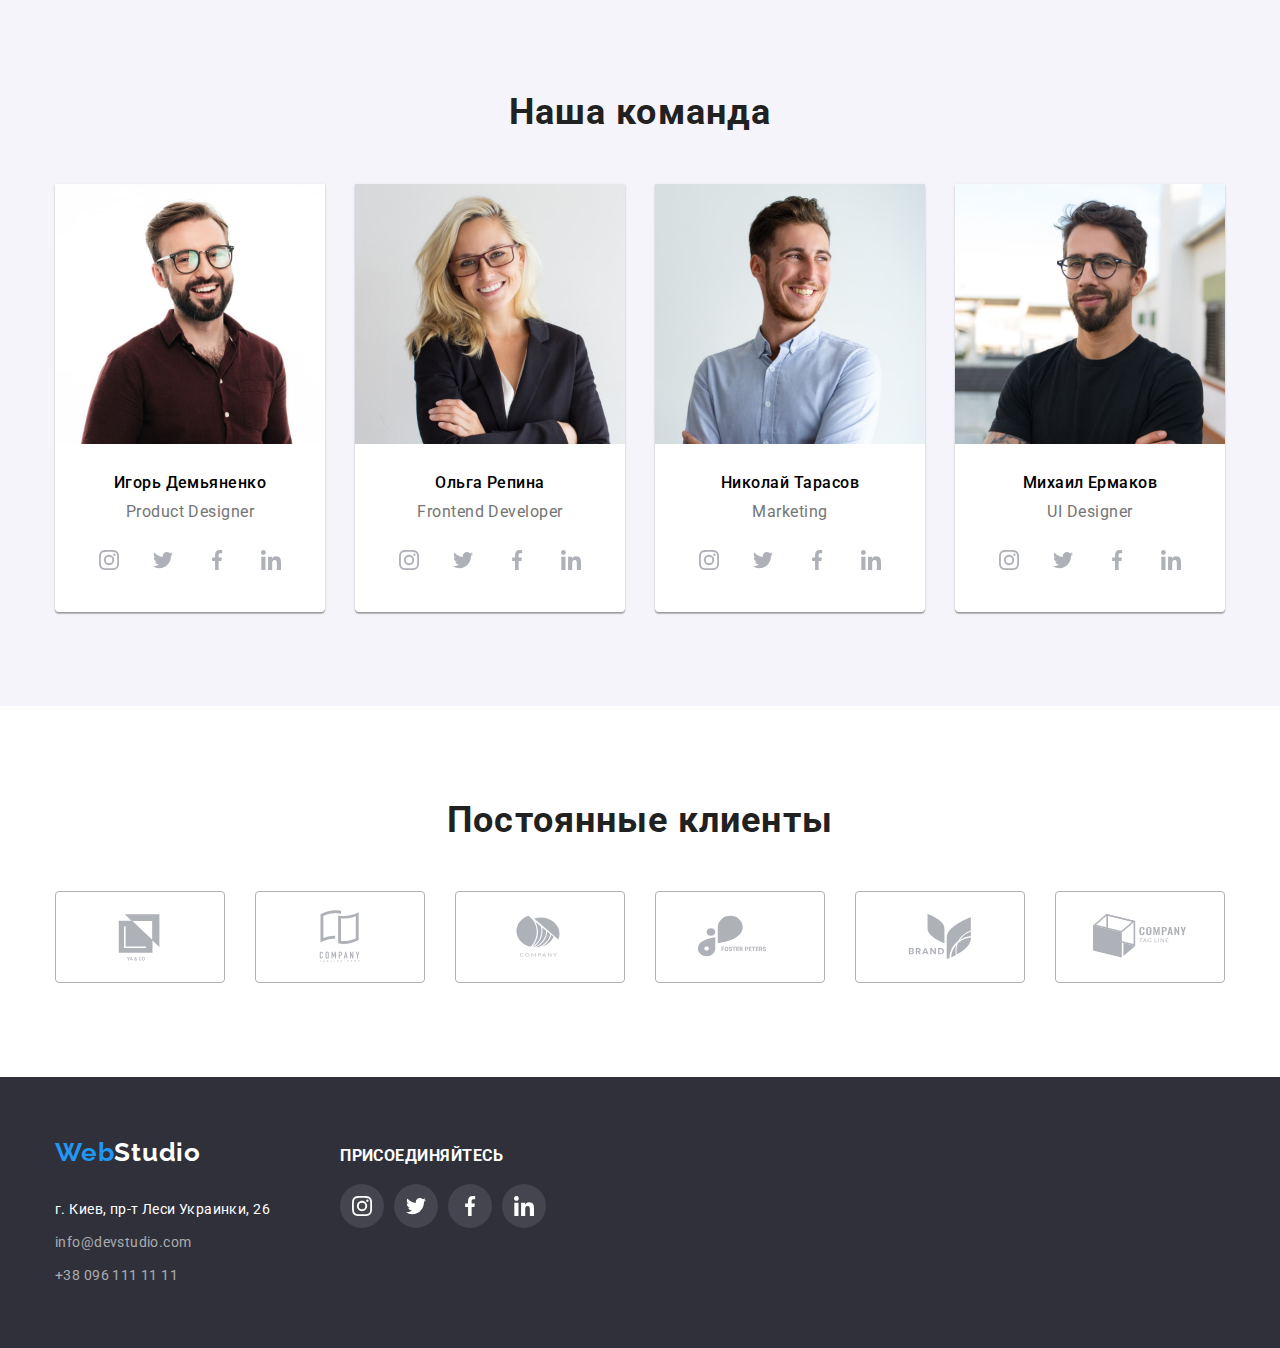
==== commit 5f13a23f: "overlay portfolio card Done" ====
--- a/index.html
+++ b/index.html
@@ -135,6 +135,9 @@
                 width="370"
                 height="294"
               />
+              <div class="label">
+                <p class="label-text">Десктопные приложения</p>
+              </div>
             </li>
             <li class="doing-item">
               <img
@@ -143,6 +146,9 @@
                 width="370"
                 height="294"
               />
+              <div class="label">
+                <p class="label-text">Мобильные приложения</p>
+              </div>
             </li>
             <li class="doing-item">
               <img
@@ -151,6 +157,9 @@
                 width="370"
                 height="294"
               />
+              <div class="label">
+                <p class="label-text">Дизайнерские решения</p>
+              </div>
             </li>
           </ul>
         </div>
--- a/css/styles.css
+++ b/css/styles.css
@@ -22,6 +22,9 @@
   --backdrop: rgba(0, 0, 0, 0.2);
   --border-modal-bt-close: rgba(0, 0, 0, 0.1);
   --cross-color: rgba(0, 0, 0, 1);
+  --modal-shadow: 0px 4px 4px 0px rgba(0, 0, 0, 0.25);
+  --bg-label: rgba(47, 48, 58, 0.8);
+  --bg-overlay: rgba(33, 150, 243, 0.9);
 }
 
 a {
@@ -289,16 +292,28 @@
   width: 100%;
   height: 100%;
   background-color: var(--backdrop);
+
+  transition-property: opacity, visibility;
+  transition-duration: 1000ms;
+  transition-timing-function: cubic-bezier(0.215, 0.61, 0.355, 1);
+}
+
+.is-hidden {
+  visibility: hidden;
+  opacity: 0;
+  pointer-events: unset;
 }
 
 .modal {
-  min-width: 528px;
-  min-height: 581px;
-  background-color: var(--main-color);
   position: absolute;
   top: 50%;
   left: 50%;
   transform: translate(-50%, -50%);
+  min-width: 528px;
+  min-height: 581px;
+
+  background-color: var(--main-color);
+  box-shadow: var(--modal-shadow);
 }
 
 .modal-bt-close {
@@ -403,6 +418,34 @@
   display: flex;
 }
 
+.doing-item {
+  position: relative;
+}
+
+.label {
+  position: absolute;
+  left: 0;
+  bottom: 0;
+  width: 100%;
+  height: 70px;
+
+  display: flex;
+  align-items: center;
+  justify-content: center;
+
+  background-color: var(--bg-label);
+}
+
+.label-text {
+  font-size: 14px;
+  font-weight: 700;
+  line-height: 1.14;
+  letter-spacing: 0.03em;
+  text-align: center;
+  text-transform: uppercase;
+  color: var(--main-color);
+}
+
 .doing-item:not(:last-child) {
   margin-right: 30px;
 }
@@ -470,7 +513,6 @@
   justify-content: center;
   width: 44px;
   height: 44px;
-  /* padding: 12px; */
   border-radius: 50%;
 
   transition-property: background-color;
@@ -602,10 +644,47 @@
   transition-timing-function: var(--animation-timing-function);
 }
 
+.viewbox {
+  position: relative;
+  overflow: hidden;
+}
+
+.overlay {
+  position: absolute;
+  left: 0;
+  bottom: -100%;
+
+  display: block;
+  width: 100%;
+  height: 100%;
+
+  background-color: var(--bg-overlay);
+
+  font-size: 18px;
+  font-weight: 400;
+  line-height: 1.55;
+  letter-spacing: 0.03em;
+  text-align: left;
+  color: var(--main-color);
+  padding: 63px 24px;
+
+  transition-property: transform;
+  transition-duration: 250ms;
+  transition-timing-function: var(--animation-timing-function);
+}
+
 .works-link:hover,
 .works-link:focus {
   box-shadow: 1px 4px 6px 0px rgba(0, 0, 0, 0.16), 0px 4px 4px 0px rgba(0, 0, 0, 0.06),
     0px 1px 1px 0px rgba(0, 0, 0, 0.12);
+}
+
+.works-link:hover .overlay,
+.works-link:focus .overlay {
+  transform: translateY(-100%);
+  opacity: 1;
+  visibility: visible;
+  pointer-events: visible;
 }
 
 .specification {
@@ -719,10 +798,10 @@
 
 .join-box .social-link {
   background-color: var(--footer-social-link-bg);
-
+  /* 
   transition-property: background-color;
   transition-duration: 250ms;
-  transition-timing-function: var(--animation-timing-function);
+  transition-timing-function: var(--animation-timing-function); */
 }
 
 .join-box .social-link:hover,
